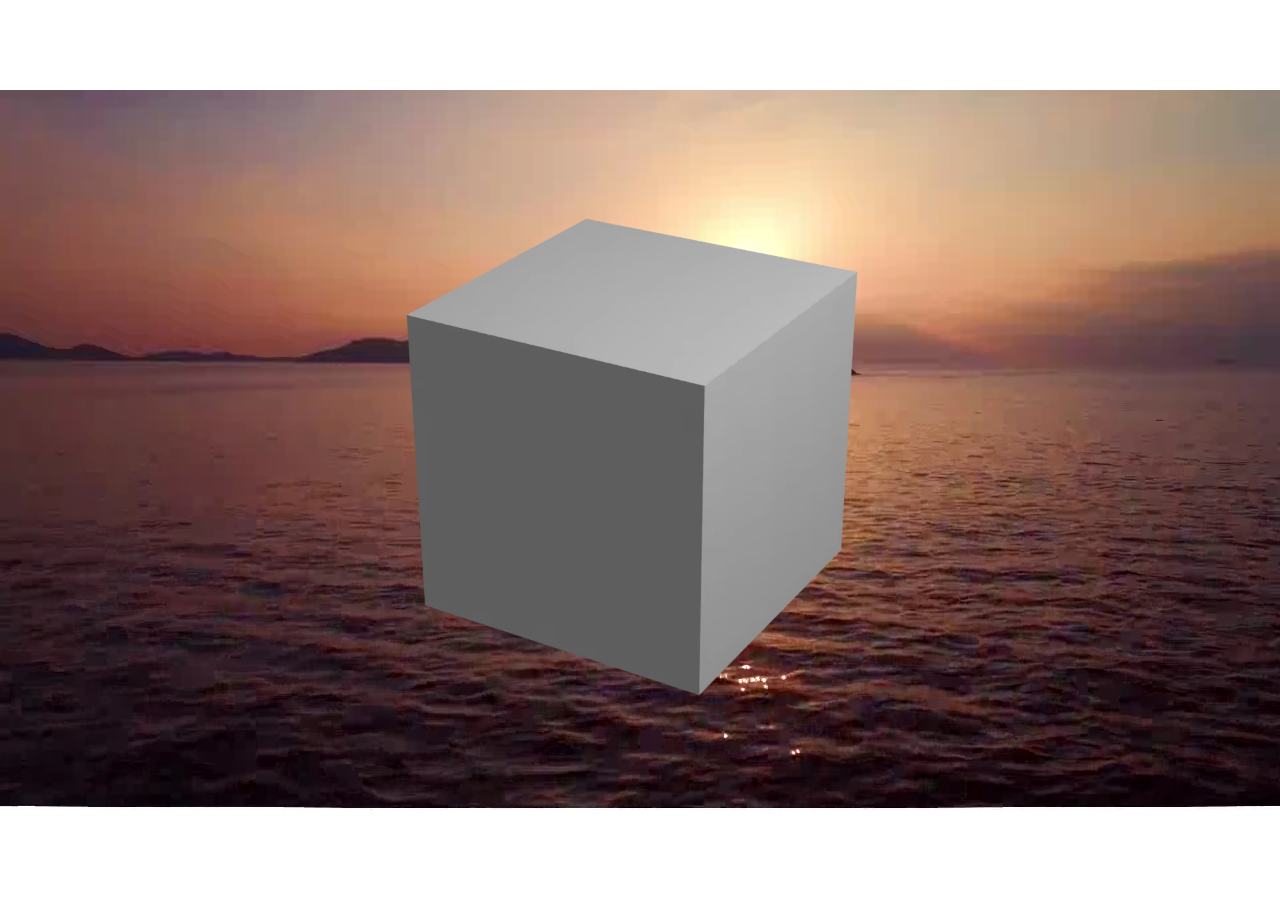
==== superimpose.html @ ffe634d0 "super imposition now works" ====
<!doctype html>
<html lang="en">
  <head>
    <meta charset="utf-8">
    <meta name="viewport" content="width=device-width, initial-scale=1">
    <title>BBS Digital Signage</title>
    <meta name="description" content="A video hosting endpoint for digital signage">
    <meta name="author" content="harryleecemail@gmail.com">
    <!-- useful for SEO -->
    <meta property="og:title" content="Super imposing 2 videos with alpha channels">
    <meta property="og:type" content="website">
    <meta property="og:description" content="A simple HTML5 Template for new projects.">


    <link rel="stylesheet" href="./css/super_impose.css">
  </head>
  <body>
    <div class="vid-container" id="video_container" >
      <video class="background_vid" id="background" autoplay loop muted>
        <source  src="video/background_test.webm" type="video/webm">
        </video>
      <video class="foreground_vid" id="foreground" autoplay loop muted>
        <source src="video/foreground_test.webm" type="video/webm">
      </video>
    </div>
    <script src="./js/scripts.js"></script>
  </body>
</html>
---- css/super_impose.css ----
html,
body {
  margin: 0; /* Because annoying default browser margins */
}
video {
  position: absolute;

  width: 100vw;
  height: 100vh;
  margin-top: 00vh;

  visibility: visible;
}
.vid-container {
  position: absolute;
  margin: 0;
}
.background_vid{
    z-index: 1;
    position: absolute;
}

.foreground_vid {
  z-index: 4;
  position: absolute;
}
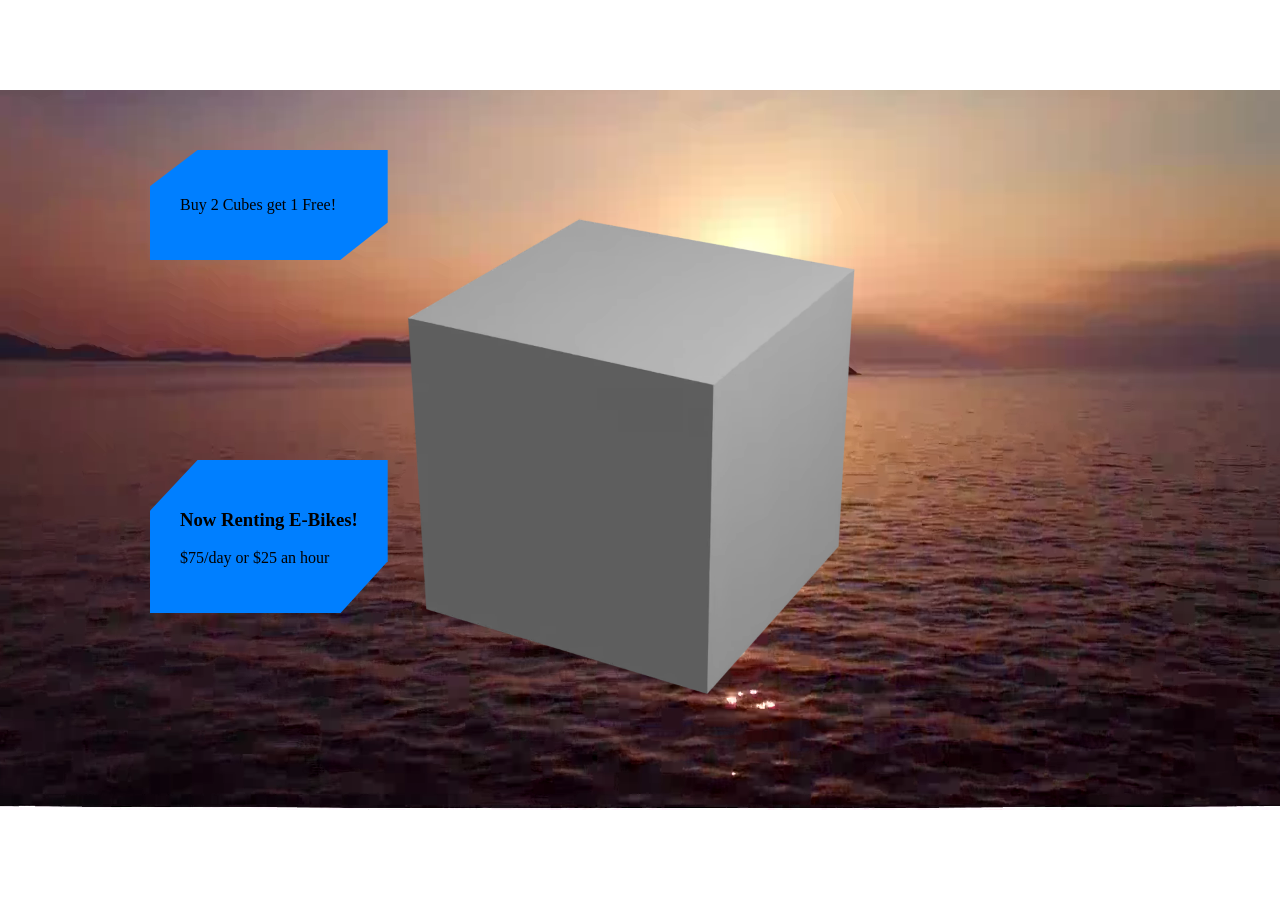
==== commit 7d45aba1: "Changed locations of many items, added menu css to superimposer.css, added a python server to run th" ====
--- a/superimpose.html
+++ b/superimpose.html
@@ -18,10 +18,30 @@
     <div class="vid-container" id="video_container" >
       <video class="background_vid" id="background" autoplay loop muted>
         <source  src="video/background_test.webm" type="video/webm">
-        </video>
+      </video>
       <video class="foreground_vid" id="foreground" autoplay loop muted>
         <source src="video/foreground_test.webm" type="video/webm">
       </video>
+      <div class="deals", id="Christmas Promotion", style="top:150px; left: 150px;">
+        <p> Buy 2 Cubes get 1 Free! </p>
+      </div>
+      <div class="deals", id="E-Bikes", style="top:350px; left: 150px;">
+        <H3> Now Renting E-Bikes! </h3>
+        <p>$75/day or $25 an hour </p>
+      </div>
+      <!--
+      <div class="menu", id="bikes_and_boards", style="top:350px; left: 1450px;">
+        <div class="menu_item", id="bike">
+          <p> Bikes, starting at $9 an hour! </p>
+        </div> <br>
+        <div class="menu_item", id="Longboards">
+          <p> LLLLongboard Rentals, $5 an hour </p>
+        </div><br>
+        <div class="menu_item", id="Surfboards">
+          <p> Surfboards 20 dollars a day </p>
+        </div>
+      </div>
+      -->
     </div>
     <script src="./js/scripts.js"></script>
   </body>
--- a/css/super_impose.css
+++ b/css/super_impose.css
@@ -24,3 +24,44 @@
   z-index: 4;
   position: absolute;
 }
+/* CSS classes for deals*/
+.deals {
+  z-index: 8;
+  position: relative;
+  background-color:#007FFF;
+  /* Its better to position the deals div tags using style ="top:300px;lef:40px;"*/
+  /* top: 150px; */
+  padding: 30px;
+  /* For chamfered corners, cut the below if you want different corners */
+  /*https://bennettfeely.com/clippy/ for polygon */
+  -webkit-clip-path: polygon(20% 0, 100% 0, 100% 30%, 100% 66%, 80% 100%, 0 100%, 0% 70%, 0 33%);
+  clip-path: polygon(20% 0, 100% 0, 100% 30%, 100% 66%, 80% 100%, 0 100%, 0% 70%, 0 33%);
+}
+/* Its like a deal class, but it has a background image */
+.deals_bg {
+  z-index: 8;
+  position: relative;
+  background-image: url(http://i.share.pho.to/b75f672b_o.jpeg);
+  padding: 22px;
+}
+/* CSS for menu items */
+.menu{
+  z-index: 6;
+  display: flex;
+  position: absolute;
+  /* Its better to position the deals div tags using style ="top:300px;lef:40px;"*/
+  /* top: 150px; */
+  background-color:#FFFFFF;
+  padding: 22px;
+  justify-content: space-between;
+  row-gap: 10px;
+  -webkit-clip-path: polygon(20% 0, 100% 0, 100% 30%, 100% 66%, 80% 100%, 0 100%, 0% 70%, 0 33%);
+  clip-path: polygon(20% 0, 100% 0, 100% 30%, 100% 66%, 80% 100%, 0 100%, 0% 70%, 0 33%);
+}
+.menu_item {
+  z-index: 7;
+  background-color:#f99245;
+  padding: 10px;
+  box-shadow: 5px 7px #007FFF;
+  border: 1px solid;
+}
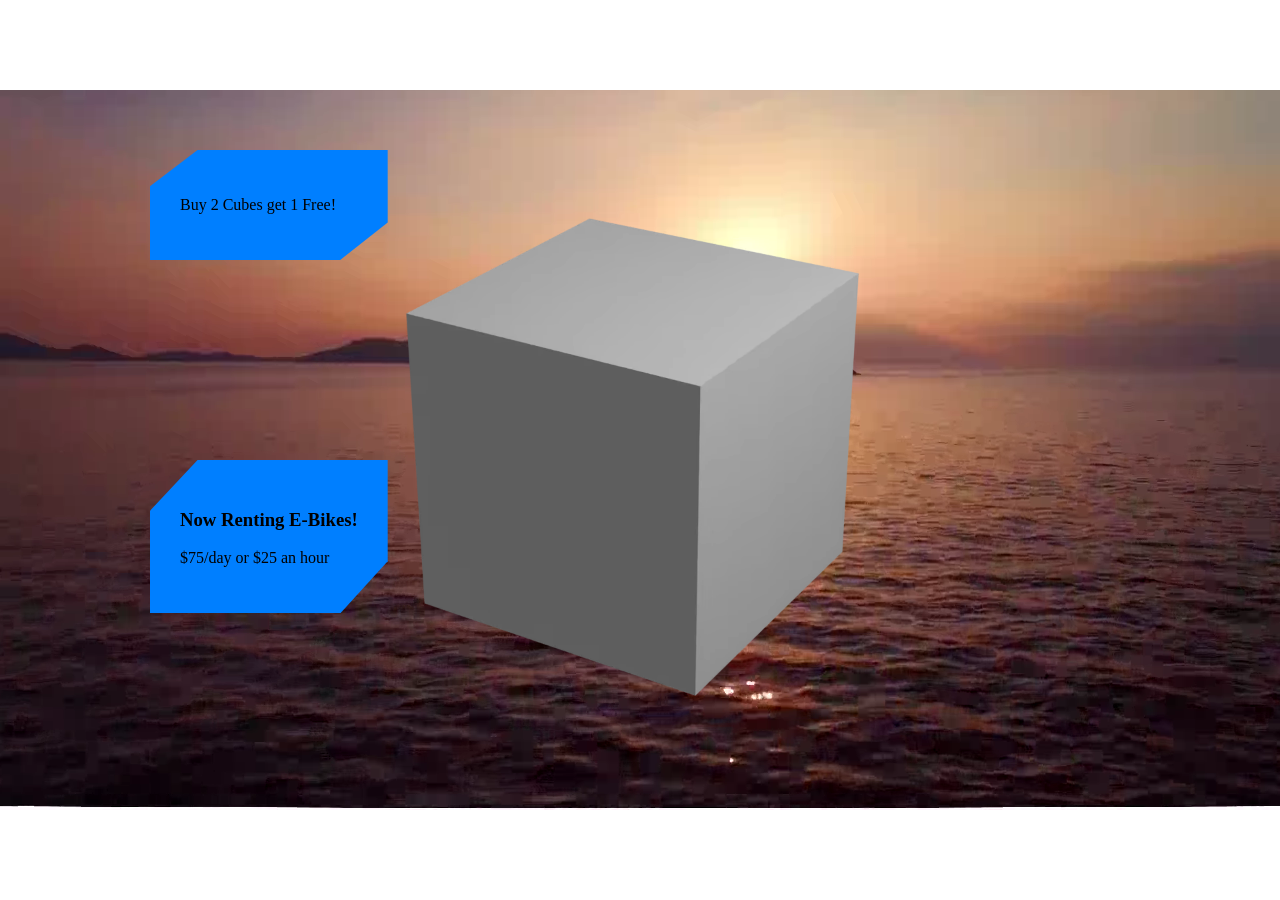
==== commit 189829fa: "Working on weather api javascript; having trouble with fetch api" ====
--- a/superimpose.html
+++ b/superimpose.html
@@ -44,5 +44,6 @@
       -->
     </div>
     <script src="./js/scripts.js"></script>
+    <script src="./js/weather_api.js"></script>
   </body>
 </html>
--- a/css/super_impose.css
+++ b/css/super_impose.css
@@ -65,3 +65,16 @@
   box-shadow: 5px 7px #007FFF;
   border: 1px solid;
 }
+/* Displaying Weather  */
+.weather_bar {
+
+}
+.graph_div{
+
+}
+.weather_icon {
+
+}
+.last_updated {
+
+}
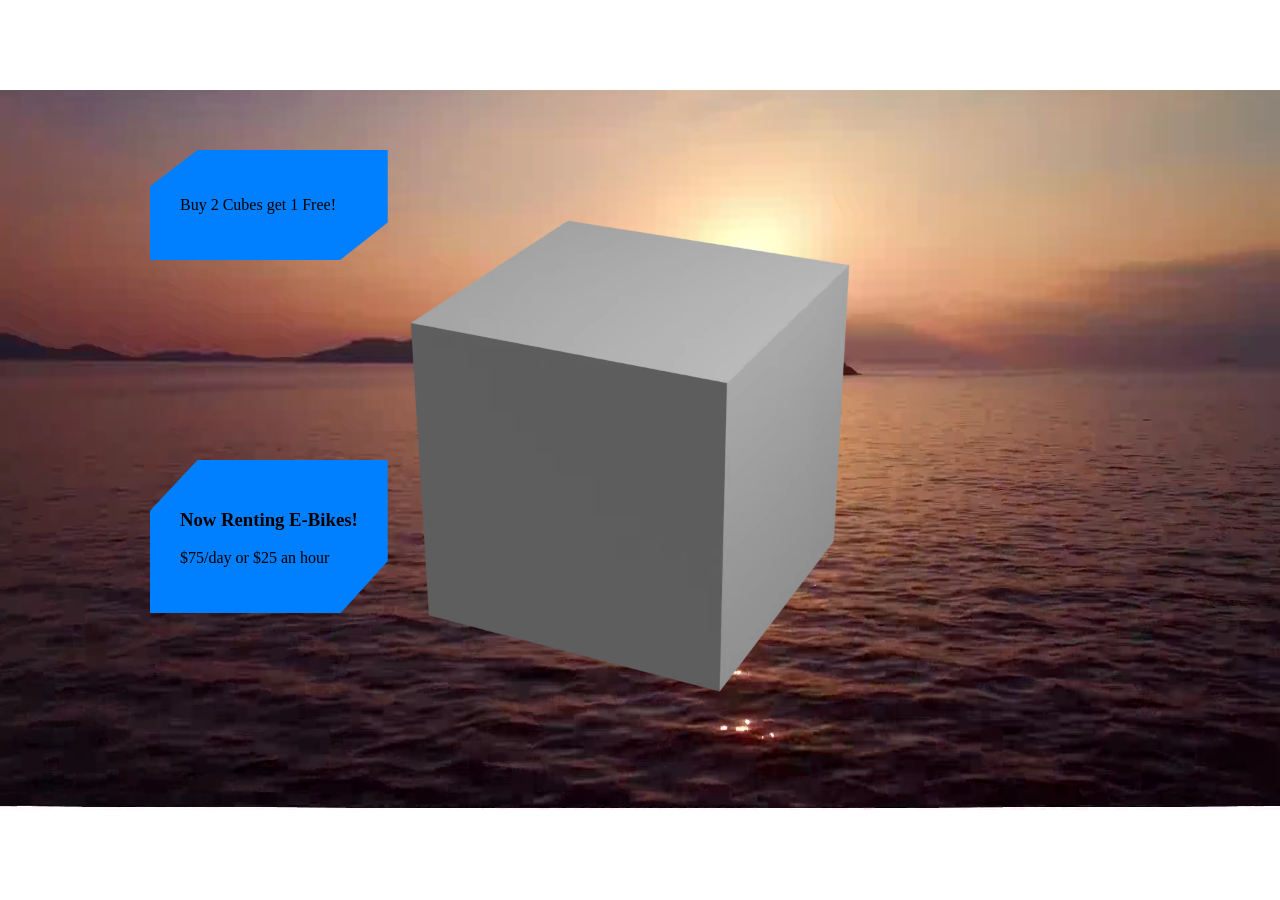
==== commit 58fb7899: "weather data loads" ====
--- a/superimpose.html
+++ b/superimpose.html
@@ -42,6 +42,9 @@
         </div>
       </div>
       -->
+      <div class="weather_bar" id="weather_box1">
+        <p> Ayy lmao </p>
+      </div>
     </div>
     <script src="./js/scripts.js"></script>
     <script src="./js/weather_api.js"></script>
--- a/css/super_impose.css
+++ b/css/super_impose.css
@@ -65,9 +65,14 @@
   box-shadow: 5px 7px #007FFF;
   border: 1px solid;
 }
+/* CSS for displayin a logo */
+.logo {
+  background-image: url('./images/logo.webp');
+}
 /* Displaying Weather  */
 .weather_bar {
-
+   background-color:#FFFFFF;
+   opacity: 0.5;
 }
 .graph_div{
 
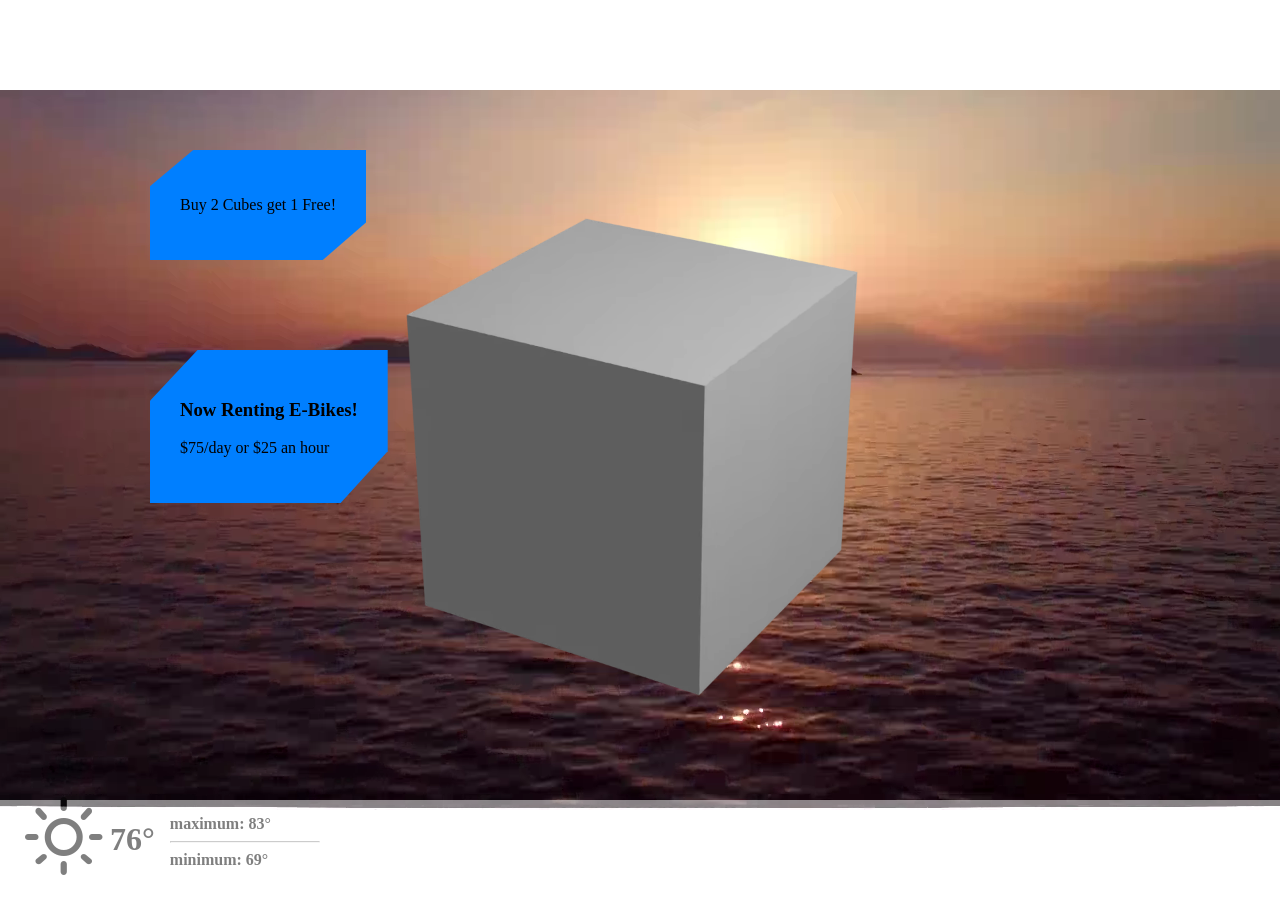
==== commit b0412c99: "Weather CSS and html" ====
--- a/superimpose.html
+++ b/superimpose.html
@@ -13,6 +13,7 @@
 
 
     <link rel="stylesheet" href="./css/super_impose.css">
+    <link rel="stylesheet" href="./css/weather-icons.css">
   </head>
   <body>
     <div class="vid-container" id="video_container" >
@@ -43,7 +44,21 @@
       </div>
       -->
       <div class="weather_bar" id="weather_box1">
-        <p> Ayy lmao </p>
+        <div class="weather_icon">
+          <i class="wi wi-day-sunny"></i>
+        </div>
+        <div class="temperature">
+            <h1 id="current_temp"> 76&#176; </h1>
+        </div>
+        <div style = "padding-left: 15px; width: 150px; float: left;">
+          <div style="padding-top:15px">
+            <h4 class="min_max" id="max temperature">maximum: 83&#176; </h4>
+            <hr>
+          </div>
+          <div>
+            <h4 class="min_max" id="min temperature"> minimum: 69&#176; </h4>
+          </div>
+        </div>
       </div>
     </div>
     <script src="./js/scripts.js"></script>
--- a/css/super_impose.css
+++ b/css/super_impose.css
@@ -11,9 +11,22 @@
 
   visibility: visible;
 }
+hr.divider
+{
+   margin-top: 0em;
+   margin-bottom: 0em;
+   border-width: 2px;
+}
+.min_max{
+  margin-top: 0em;
+  margin-bottom: 0em;
+  border-width: 2px;
+}
 .vid-container {
   position: absolute;
   margin: 0;
+  height: 100%;
+  width: 100%;
 }
 .background_vid{
     z-index: 1;
@@ -27,7 +40,7 @@
 /* CSS classes for deals*/
 .deals {
   z-index: 8;
-  position: relative;
+  position: absolute;
   background-color:#007FFF;
   /* Its better to position the deals div tags using style ="top:300px;lef:40px;"*/
   /* top: 150px; */
@@ -73,13 +86,33 @@
 .weather_bar {
    background-color:#FFFFFF;
    opacity: 0.5;
+   position: absolute;
+   bottom: 0;
+   right: 0;
+   height: 100px;
+   width: 100%;
+   z-index: 20;
+   float: left;
 }
 .graph_div{
-
+  z-index: 21;
+  position: relative;
+}
+.temperature {
+  z-index: 21;
+  position: relative;
+   float: left;
+   padding-left: 15px
 }
 .weather_icon {
-
+  width: 70px;
+  height: 70px;
+  font-size: 70px;
+  float: left;
+  padding-left: 25px;
 }
 .last_updated {
-
+  z-index: 21;
+  position: relative;
+  float: right;
 }
--- a/css/weather-icons.css
+++ b/css/weather-icons.css
@@ -0,0 +1,1838 @@
+/*!
+ *  Weather Icons 2.0.10
+ *  Updated November 1, 2020
+ *  Weather themed icons for Bootstrap
+ *  Author - Erik Flowers - erik@helloerik.com
+ *  Email: erik@helloerik.com
+ *  Twitter: http://twitter.com/Erik_UX
+ *  ------------------------------------------------------------------------------
+ *  Maintained at http://erikflowers.github.io/weather-icons
+ *
+ *  License
+ *  ------------------------------------------------------------------------------
+ *  - Font licensed under SIL OFL 1.1 -
+ *    http://scripts.sil.org/OFL
+ *  - CSS, SCSS and LESS are licensed under MIT License -
+ *    http://opensource.org/licenses/mit-license.html
+ *  - Documentation licensed under CC BY 3.0 -
+ *    http://creativecommons.org/licenses/by/3.0/
+ *  - Inspired by and works great as a companion with Font Awesome
+ *    "Font Awesome by Dave Gandy - http://fontawesome.io"
+ */
+@font-face {
+  font-family: 'weathericons';
+  src: url('../font/weathericons-regular-webfont.eot');
+  src: url('../font/weathericons-regular-webfont.eot?#iefix') format('embedded-opentype'), url('../font/weathericons-regular-webfont.woff2') format('woff2'), url('../font/weathericons-regular-webfont.woff') format('woff'), url('../font/weathericons-regular-webfont.ttf') format('truetype'), url('../font/weathericons-regular-webfont.svg#weather_iconsregular') format('svg');
+  font-weight: normal;
+  font-style: normal;
+}
+.wi {
+  display: inline-block;
+  font-family: 'weathericons';
+  font-style: normal;
+  font-weight: normal;
+  line-height: 1;
+  -webkit-font-smoothing: antialiased;
+  -moz-osx-font-smoothing: grayscale;
+}
+.wi-fw {
+  text-align: center;
+  width: 1.4em;
+}
+.wi-rotate-90 {
+  filter: progid:DXImageTransform.Microsoft.BasicImage(rotation=1);
+  -webkit-transform: rotate(90deg);
+  -ms-transform: rotate(90deg);
+  transform: rotate(90deg);
+}
+.wi-rotate-180 {
+  filter: progid:DXImageTransform.Microsoft.BasicImage(rotation=2);
+  -webkit-transform: rotate(180deg);
+  -ms-transform: rotate(180deg);
+  transform: rotate(180deg);
+}
+.wi-rotate-270 {
+  filter: progid:DXImageTransform.Microsoft.BasicImage(rotation=3);
+  -webkit-transform: rotate(270deg);
+  -ms-transform: rotate(270deg);
+  transform: rotate(270deg);
+}
+.wi-flip-horizontal {
+  filter: progid:DXImageTransform.Microsoft.BasicImage(rotation=0, mirror=1);
+  -webkit-transform: scale(-1, 1);
+  -ms-transform: scale(-1, 1);
+  transform: scale(-1, 1);
+}
+.wi-flip-vertical {
+  filter: progid:DXImageTransform.Microsoft.BasicImage(rotation=2, mirror=1);
+  -webkit-transform: scale(1, -1);
+  -ms-transform: scale(1, -1);
+  transform: scale(1, -1);
+}
+.wi-day-sunny:before {
+  content: "\f00d";
+}
+.wi-day-cloudy:before {
+  content: "\f002";
+}
+.wi-day-cloudy-gusts:before {
+  content: "\f000";
+}
+.wi-day-cloudy-windy:before {
+  content: "\f001";
+}
+.wi-day-fog:before {
+  content: "\f003";
+}
+.wi-day-hail:before {
+  content: "\f004";
+}
+.wi-day-haze:before {
+  content: "\f0b6";
+}
+.wi-day-lightning:before {
+  content: "\f005";
+}
+.wi-day-rain:before {
+  content: "\f008";
+}
+.wi-day-rain-mix:before {
+  content: "\f006";
+}
+.wi-day-rain-wind:before {
+  content: "\f007";
+}
+.wi-day-showers:before {
+  content: "\f009";
+}
+.wi-day-sleet:before {
+  content: "\f0b2";
+}
+.wi-day-sleet-storm:before {
+  content: "\f068";
+}
+.wi-day-snow:before {
+  content: "\f00a";
+}
+.wi-day-snow-thunderstorm:before {
+  content: "\f06b";
+}
+.wi-day-snow-wind:before {
+  content: "\f065";
+}
+.wi-day-sprinkle:before {
+  content: "\f00b";
+}
+.wi-day-storm-showers:before {
+  content: "\f00e";
+}
+.wi-day-sunny-overcast:before {
+  content: "\f00c";
+}
+.wi-day-thunderstorm:before {
+  content: "\f010";
+}
+.wi-day-windy:before {
+  content: "\f085";
+}
+.wi-solar-eclipse:before {
+  content: "\f06e";
+}
+.wi-hot:before {
+  content: "\f072";
+}
+.wi-day-cloudy-high:before {
+  content: "\f07d";
+}
+.wi-day-light-wind:before {
+  content: "\f0c4";
+}
+.wi-night-clear:before {
+  content: "\f02e";
+}
+.wi-night-alt-cloudy:before {
+  content: "\f086";
+}
+.wi-night-alt-cloudy-gusts:before {
+  content: "\f022";
+}
+.wi-night-alt-cloudy-windy:before {
+  content: "\f023";
+}
+.wi-night-alt-hail:before {
+  content: "\f024";
+}
+.wi-night-alt-lightning:before {
+  content: "\f025";
+}
+.wi-night-alt-rain:before {
+  content: "\f028";
+}
+.wi-night-alt-rain-mix:before {
+  content: "\f026";
+}
+.wi-night-alt-rain-wind:before {
+  content: "\f027";
+}
+.wi-night-alt-showers:before {
+  content: "\f029";
+}
+.wi-night-alt-sleet:before {
+  content: "\f0b4";
+}
+.wi-night-alt-sleet-storm:before {
+  content: "\f06a";
+}
+.wi-night-alt-snow:before {
+  content: "\f02a";
+}
+.wi-night-alt-snow-thunderstorm:before {
+  content: "\f06d";
+}
+.wi-night-alt-snow-wind:before {
+  content: "\f067";
+}
+.wi-night-alt-sprinkle:before {
+  content: "\f02b";
+}
+.wi-night-alt-storm-showers:before {
+  content: "\f02c";
+}
+.wi-night-alt-thunderstorm:before {
+  content: "\f02d";
+}
+.wi-night-cloudy:before {
+  content: "\f031";
+}
+.wi-night-cloudy-gusts:before {
+  content: "\f02f";
+}
+.wi-night-cloudy-windy:before {
+  content: "\f030";
+}
+.wi-night-fog:before {
+  content: "\f04a";
+}
+.wi-night-hail:before {
+  content: "\f032";
+}
+.wi-night-lightning:before {
+  content: "\f033";
+}
+.wi-night-partly-cloudy:before {
+  content: "\f083";
+}
+.wi-night-rain:before {
+  content: "\f036";
+}
+.wi-night-rain-mix:before {
+  content: "\f034";
+}
+.wi-night-rain-wind:before {
+  content: "\f035";
+}
+.wi-night-showers:before {
+  content: "\f037";
+}
+.wi-night-sleet:before {
+  content: "\f0b3";
+}
+.wi-night-sleet-storm:before {
+  content: "\f069";
+}
+.wi-night-snow:before {
+  content: "\f038";
+}
+.wi-night-snow-thunderstorm:before {
+  content: "\f06c";
+}
+.wi-night-snow-wind:before {
+  content: "\f066";
+}
+.wi-night-sprinkle:before {
+  content: "\f039";
+}
+.wi-night-storm-showers:before {
+  content: "\f03a";
+}
+.wi-night-thunderstorm:before {
+  content: "\f03b";
+}
+.wi-lunar-eclipse:before {
+  content: "\f070";
+}
+.wi-stars:before {
+  content: "\f077";
+}
+.wi-storm-showers:before {
+  content: "\f01d";
+}
+.wi-thunderstorm:before {
+  content: "\f01e";
+}
+.wi-night-alt-cloudy-high:before {
+  content: "\f07e";
+}
+.wi-night-cloudy-high:before {
+  content: "\f080";
+}
+.wi-night-alt-partly-cloudy:before {
+  content: "\f081";
+}
+.wi-cloud:before {
+  content: "\f041";
+}
+.wi-cloudy:before {
+  content: "\f013";
+}
+.wi-cloudy-gusts:before {
+  content: "\f011";
+}
+.wi-cloudy-windy:before {
+  content: "\f012";
+}
+.wi-fog:before {
+  content: "\f014";
+}
+.wi-hail:before {
+  content: "\f015";
+}
+.wi-rain:before {
+  content: "\f019";
+}
+.wi-rain-mix:before {
+  content: "\f017";
+}
+.wi-rain-wind:before {
+  content: "\f018";
+}
+.wi-showers:before {
+  content: "\f01a";
+}
+.wi-sleet:before {
+  content: "\f0b5";
+}
+.wi-snow:before {
+  content: "\f01b";
+}
+.wi-sprinkle:before {
+  content: "\f01c";
+}
+.wi-storm-showers:before {
+  content: "\f01d";
+}
+.wi-thunderstorm:before {
+  content: "\f01e";
+}
+.wi-snow-wind:before {
+  content: "\f064";
+}
+.wi-snow:before {
+  content: "\f01b";
+}
+.wi-smog:before {
+  content: "\f074";
+}
+.wi-smoke:before {
+  content: "\f062";
+}
+.wi-lightning:before {
+  content: "\f016";
+}
+.wi-raindrops:before {
+  content: "\f04e";
+}
+.wi-raindrop:before {
+  content: "\f078";
+}
+.wi-dust:before {
+  content: "\f063";
+}
+.wi-snowflake-cold:before {
+  content: "\f076";
+}
+.wi-windy:before {
+  content: "\f021";
+}
+.wi-strong-wind:before {
+  content: "\f050";
+}
+.wi-sandstorm:before {
+  content: "\f082";
+}
+.wi-earthquake:before {
+  content: "\f0c6";
+}
+.wi-fire:before {
+  content: "\f0c7";
+}
+.wi-flood:before {
+  content: "\f07c";
+}
+.wi-meteor:before {
+  content: "\f071";
+}
+.wi-tsunami:before {
+  content: "\f0c5";
+}
+.wi-volcano:before {
+  content: "\f0c8";
+}
+.wi-hurricane:before {
+  content: "\f073";
+}
+.wi-tornado:before {
+  content: "\f056";
+}
+.wi-small-craft-advisory:before {
+  content: "\f0cc";
+}
+.wi-gale-warning:before {
+  content: "\f0cd";
+}
+.wi-storm-warning:before {
+  content: "\f0ce";
+}
+.wi-hurricane-warning:before {
+  content: "\f0cf";
+}
+.wi-wind-direction:before {
+  content: "\f0b1";
+}
+.wi-alien:before {
+  content: "\f075";
+}
+.wi-celsius:before {
+  content: "\f03c";
+}
+.wi-fahrenheit:before {
+  content: "\f045";
+}
+.wi-degrees:before {
+  content: "\f042";
+}
+.wi-thermometer:before {
+  content: "\f055";
+}
+.wi-thermometer-exterior:before {
+  content: "\f053";
+}
+.wi-thermometer-internal:before {
+  content: "\f054";
+}
+.wi-cloud-down:before {
+  content: "\f03d";
+}
+.wi-cloud-up:before {
+  content: "\f040";
+}
+.wi-cloud-refresh:before {
+  content: "\f03e";
+}
+.wi-horizon:before {
+  content: "\f047";
+}
+.wi-horizon-alt:before {
+  content: "\f046";
+}
+.wi-sunrise:before {
+  content: "\f051";
+}
+.wi-sunset:before {
+  content: "\f052";
+}
+.wi-moonrise:before {
+  content: "\f0c9";
+}
+.wi-moonset:before {
+  content: "\f0ca";
+}
+.wi-refresh:before {
+  content: "\f04c";
+}
+.wi-refresh-alt:before {
+  content: "\f04b";
+}
+.wi-umbrella:before {
+  content: "\f084";
+}
+.wi-barometer:before {
+  content: "\f079";
+}
+.wi-humidity:before {
+  content: "\f07a";
+}
+.wi-na:before {
+  content: "\f07b";
+}
+.wi-train:before {
+  content: "\f0cb";
+}
+.wi-moon-new:before {
+  content: "\f095";
+}
+.wi-moon-waxing-crescent-1:before {
+  content: "\f096";
+}
+.wi-moon-waxing-crescent-2:before {
+  content: "\f097";
+}
+.wi-moon-waxing-crescent-3:before {
+  content: "\f098";
+}
+.wi-moon-waxing-crescent-4:before {
+  content: "\f099";
+}
+.wi-moon-waxing-crescent-5:before {
+  content: "\f09a";
+}
+.wi-moon-waxing-crescent-6:before {
+  content: "\f09b";
+}
+.wi-moon-first-quarter:before {
+  content: "\f09c";
+}
+.wi-moon-waxing-gibbous-1:before {
+  content: "\f09d";
+}
+.wi-moon-waxing-gibbous-2:before {
+  content: "\f09e";
+}
+.wi-moon-waxing-gibbous-3:before {
+  content: "\f09f";
+}
+.wi-moon-waxing-gibbous-4:before {
+  content: "\f0a0";
+}
+.wi-moon-waxing-gibbous-5:before {
+  content: "\f0a1";
+}
+.wi-moon-waxing-gibbous-6:before {
+  content: "\f0a2";
+}
+.wi-moon-full:before {
+  content: "\f0a3";
+}
+.wi-moon-waning-gibbous-1:before {
+  content: "\f0a4";
+}
+.wi-moon-waning-gibbous-2:before {
+  content: "\f0a5";
+}
+.wi-moon-waning-gibbous-3:before {
+  content: "\f0a6";
+}
+.wi-moon-waning-gibbous-4:before {
+  content: "\f0a7";
+}
+.wi-moon-waning-gibbous-5:before {
+  content: "\f0a8";
+}
+.wi-moon-waning-gibbous-6:before {
+  content: "\f0a9";
+}
+.wi-moon-third-quarter:before {
+  content: "\f0aa";
+}
+.wi-moon-waning-crescent-1:before {
+  content: "\f0ab";
+}
+.wi-moon-waning-crescent-2:before {
+  content: "\f0ac";
+}
+.wi-moon-waning-crescent-3:before {
+  content: "\f0ad";
+}
+.wi-moon-waning-crescent-4:before {
+  content: "\f0ae";
+}
+.wi-moon-waning-crescent-5:before {
+  content: "\f0af";
+}
+.wi-moon-waning-crescent-6:before {
+  content: "\f0b0";
+}
+.wi-moon-alt-new:before {
+  content: "\f0eb";
+}
+.wi-moon-alt-waxing-crescent-1:before {
+  content: "\f0d0";
+}
+.wi-moon-alt-waxing-crescent-2:before {
+  content: "\f0d1";
+}
+.wi-moon-alt-waxing-crescent-3:before {
+  content: "\f0d2";
+}
+.wi-moon-alt-waxing-crescent-4:before {
+  content: "\f0d3";
+}
+.wi-moon-alt-waxing-crescent-5:before {
+  content: "\f0d4";
+}
+.wi-moon-alt-waxing-crescent-6:before {
+  content: "\f0d5";
+}
+.wi-moon-alt-first-quarter:before {
+  content: "\f0d6";
+}
+.wi-moon-alt-waxing-gibbous-1:before {
+  content: "\f0d7";
+}
+.wi-moon-alt-waxing-gibbous-2:before {
+  content: "\f0d8";
+}
+.wi-moon-alt-waxing-gibbous-3:before {
+  content: "\f0d9";
+}
+.wi-moon-alt-waxing-gibbous-4:before {
+  content: "\f0da";
+}
+.wi-moon-alt-waxing-gibbous-5:before {
+  content: "\f0db";
+}
+.wi-moon-alt-waxing-gibbous-6:before {
+  content: "\f0dc";
+}
+.wi-moon-alt-full:before {
+  content: "\f0dd";
+}
+.wi-moon-alt-waning-gibbous-1:before {
+  content: "\f0de";
+}
+.wi-moon-alt-waning-gibbous-2:before {
+  content: "\f0df";
+}
+.wi-moon-alt-waning-gibbous-3:before {
+  content: "\f0e0";
+}
+.wi-moon-alt-waning-gibbous-4:before {
+  content: "\f0e1";
+}
+.wi-moon-alt-waning-gibbous-5:before {
+  content: "\f0e2";
+}
+.wi-moon-alt-waning-gibbous-6:before {
+  content: "\f0e3";
+}
+.wi-moon-alt-third-quarter:before {
+  content: "\f0e4";
+}
+.wi-moon-alt-waning-crescent-1:before {
+  content: "\f0e5";
+}
+.wi-moon-alt-waning-crescent-2:before {
+  content: "\f0e6";
+}
+.wi-moon-alt-waning-crescent-3:before {
+  content: "\f0e7";
+}
+.wi-moon-alt-waning-crescent-4:before {
+  content: "\f0e8";
+}
+.wi-moon-alt-waning-crescent-5:before {
+  content: "\f0e9";
+}
+.wi-moon-alt-waning-crescent-6:before {
+  content: "\f0ea";
+}
+.wi-moon-0:before {
+  content: "\f095";
+}
+.wi-moon-1:before {
+  content: "\f096";
+}
+.wi-moon-2:before {
+  content: "\f097";
+}
+.wi-moon-3:before {
+  content: "\f098";
+}
+.wi-moon-4:before {
+  content: "\f099";
+}
+.wi-moon-5:before {
+  content: "\f09a";
+}
+.wi-moon-6:before {
+  content: "\f09b";
+}
+.wi-moon-7:before {
+  content: "\f09c";
+}
+.wi-moon-8:before {
+  content: "\f09d";
+}
+.wi-moon-9:before {
+  content: "\f09e";
+}
+.wi-moon-10:before {
+  content: "\f09f";
+}
+.wi-moon-11:before {
+  content: "\f0a0";
+}
+.wi-moon-12:before {
+  content: "\f0a1";
+}
+.wi-moon-13:before {
+  content: "\f0a2";
+}
+.wi-moon-14:before {
+  content: "\f0a3";
+}
+.wi-moon-15:before {
+  content: "\f0a4";
+}
+.wi-moon-16:before {
+  content: "\f0a5";
+}
+.wi-moon-17:before {
+  content: "\f0a6";
+}
+.wi-moon-18:before {
+  content: "\f0a7";
+}
+.wi-moon-19:before {
+  content: "\f0a8";
+}
+.wi-moon-20:before {
+  content: "\f0a9";
+}
+.wi-moon-21:before {
+  content: "\f0aa";
+}
+.wi-moon-22:before {
+  content: "\f0ab";
+}
+.wi-moon-23:before {
+  content: "\f0ac";
+}
+.wi-moon-24:before {
+  content: "\f0ad";
+}
+.wi-moon-25:before {
+  content: "\f0ae";
+}
+.wi-moon-26:before {
+  content: "\f0af";
+}
+.wi-moon-27:before {
+  content: "\f0b0";
+}
+.wi-time-1:before {
+  content: "\f08a";
+}
+.wi-time-2:before {
+  content: "\f08b";
+}
+.wi-time-3:before {
+  content: "\f08c";
+}
+.wi-time-4:before {
+  content: "\f08d";
+}
+.wi-time-5:before {
+  content: "\f08e";
+}
+.wi-time-6:before {
+  content: "\f08f";
+}
+.wi-time-7:before {
+  content: "\f090";
+}
+.wi-time-8:before {
+  content: "\f091";
+}
+.wi-time-9:before {
+  content: "\f092";
+}
+.wi-time-10:before {
+  content: "\f093";
+}
+.wi-time-11:before {
+  content: "\f094";
+}
+.wi-time-12:before {
+  content: "\f089";
+}
+.wi-direction-up:before {
+  content: "\f058";
+}
+.wi-direction-up-right:before {
+  content: "\f057";
+}
+.wi-direction-right:before {
+  content: "\f04d";
+}
+.wi-direction-down-right:before {
+  content: "\f088";
+}
+.wi-direction-down:before {
+  content: "\f044";
+}
+.wi-direction-down-left:before {
+  content: "\f043";
+}
+.wi-direction-left:before {
+  content: "\f048";
+}
+.wi-direction-up-left:before {
+  content: "\f087";
+}
+.wi-wind-beaufort-0:before {
+  content: "\f0b7";
+}
+.wi-wind-beaufort-1:before {
+  content: "\f0b8";
+}
+.wi-wind-beaufort-2:before {
+  content: "\f0b9";
+}
+.wi-wind-beaufort-3:before {
+  content: "\f0ba";
+}
+.wi-wind-beaufort-4:before {
+  content: "\f0bb";
+}
+.wi-wind-beaufort-5:before {
+  content: "\f0bc";
+}
+.wi-wind-beaufort-6:before {
+  content: "\f0bd";
+}
+.wi-wind-beaufort-7:before {
+  content: "\f0be";
+}
+.wi-wind-beaufort-8:before {
+  content: "\f0bf";
+}
+.wi-wind-beaufort-9:before {
+  content: "\f0c0";
+}
+.wi-wind-beaufort-10:before {
+  content: "\f0c1";
+}
+.wi-wind-beaufort-11:before {
+  content: "\f0c2";
+}
+.wi-wind-beaufort-12:before {
+  content: "\f0c3";
+}
+.wi-yahoo-0:before {
+  content: "\f056";
+}
+.wi-yahoo-1:before {
+  content: "\f00e";
+}
+.wi-yahoo-2:before {
+  content: "\f073";
+}
+.wi-yahoo-3:before {
+  content: "\f01e";
+}
+.wi-yahoo-4:before {
+  content: "\f01e";
+}
+.wi-yahoo-5:before {
+  content: "\f017";
+}
+.wi-yahoo-6:before {
+  content: "\f017";
+}
+.wi-yahoo-7:before {
+  content: "\f017";
+}
+.wi-yahoo-8:before {
+  content: "\f015";
+}
+.wi-yahoo-9:before {
+  content: "\f01a";
+}
+.wi-yahoo-10:before {
+  content: "\f015";
+}
+.wi-yahoo-11:before {
+  content: "\f01a";
+}
+.wi-yahoo-12:before {
+  content: "\f01a";
+}
+.wi-yahoo-13:before {
+  content: "\f01b";
+}
+.wi-yahoo-14:before {
+  content: "\f00a";
+}
+.wi-yahoo-15:before {
+  content: "\f064";
+}
+.wi-yahoo-16:before {
+  content: "\f01b";
+}
+.wi-yahoo-17:before {
+  content: "\f015";
+}
+.wi-yahoo-18:before {
+  content: "\f017";
+}
+.wi-yahoo-19:before {
+  content: "\f063";
+}
+.wi-yahoo-20:before {
+  content: "\f014";
+}
+.wi-yahoo-21:before {
+  content: "\f021";
+}
+.wi-yahoo-22:before {
+  content: "\f062";
+}
+.wi-yahoo-23:before {
+  content: "\f050";
+}
+.wi-yahoo-24:before {
+  content: "\f050";
+}
+.wi-yahoo-25:before {
+  content: "\f076";
+}
+.wi-yahoo-26:before {
+  content: "\f013";
+}
+.wi-yahoo-27:before {
+  content: "\f031";
+}
+.wi-yahoo-28:before {
+  content: "\f002";
+}
+.wi-yahoo-29:before {
+  content: "\f031";
+}
+.wi-yahoo-30:before {
+  content: "\f002";
+}
+.wi-yahoo-31:before {
+  content: "\f02e";
+}
+.wi-yahoo-32:before {
+  content: "\f00d";
+}
+.wi-yahoo-33:before {
+  content: "\f083";
+}
+.wi-yahoo-34:before {
+  content: "\f00c";
+}
+.wi-yahoo-35:before {
+  content: "\f017";
+}
+.wi-yahoo-36:before {
+  content: "\f072";
+}
+.wi-yahoo-37:before {
+  content: "\f00e";
+}
+.wi-yahoo-38:before {
+  content: "\f00e";
+}
+.wi-yahoo-39:before {
+  content: "\f00e";
+}
+.wi-yahoo-40:before {
+  content: "\f01a";
+}
+.wi-yahoo-41:before {
+  content: "\f064";
+}
+.wi-yahoo-42:before {
+  content: "\f01b";
+}
+.wi-yahoo-43:before {
+  content: "\f064";
+}
+.wi-yahoo-44:before {
+  content: "\f00c";
+}
+.wi-yahoo-45:before {
+  content: "\f00e";
+}
+.wi-yahoo-46:before {
+  content: "\f01b";
+}
+.wi-yahoo-47:before {
+  content: "\f00e";
+}
+.wi-yahoo-3200:before {
+  content: "\f077";
+}
+.wi-forecast-io-clear-day:before {
+  content: "\f00d";
+}
+.wi-forecast-io-clear-night:before {
+  content: "\f02e";
+}
+.wi-forecast-io-rain:before {
+  content: "\f019";
+}
+.wi-forecast-io-snow:before {
+  content: "\f01b";
+}
+.wi-forecast-io-sleet:before {
+  content: "\f0b5";
+}
+.wi-forecast-io-wind:before {
+  content: "\f050";
+}
+.wi-forecast-io-fog:before {
+  content: "\f014";
+}
+.wi-forecast-io-cloudy:before {
+  content: "\f013";
+}
+.wi-forecast-io-partly-cloudy-day:before {
+  content: "\f002";
+}
+.wi-forecast-io-partly-cloudy-night:before {
+  content: "\f031";
+}
+.wi-forecast-io-hail:before {
+  content: "\f015";
+}
+.wi-forecast-io-thunderstorm:before {
+  content: "\f01e";
+}
+.wi-forecast-io-tornado:before {
+  content: "\f056";
+}
+.wi-wmo4680-0:before,
+.wi-wmo4680-00:before {
+  content: "\f055";
+}
+.wi-wmo4680-1:before,
+.wi-wmo4680-01:before {
+  content: "\f013";
+}
+.wi-wmo4680-2:before,
+.wi-wmo4680-02:before {
+  content: "\f055";
+}
+.wi-wmo4680-3:before,
+.wi-wmo4680-03:before {
+  content: "\f013";
+}
+.wi-wmo4680-4:before,
+.wi-wmo4680-04:before {
+  content: "\f014";
+}
+.wi-wmo4680-5:before,
+.wi-wmo4680-05:before {
+  content: "\f014";
+}
+.wi-wmo4680-10:before {
+  content: "\f014";
+}
+.wi-wmo4680-11:before {
+  content: "\f014";
+}
+.wi-wmo4680-12:before {
+  content: "\f016";
+}
+.wi-wmo4680-18:before {
+  content: "\f050";
+}
+.wi-wmo4680-20:before {
+  content: "\f014";
+}
+.wi-wmo4680-21:before {
+  content: "\f017";
+}
+.wi-wmo4680-22:before {
+  content: "\f017";
+}
+.wi-wmo4680-23:before {
+  content: "\f019";
+}
+.wi-wmo4680-24:before {
+  content: "\f01b";
+}
+.wi-wmo4680-25:before {
+  content: "\f015";
+}
+.wi-wmo4680-26:before {
+  content: "\f01e";
+}
+.wi-wmo4680-27:before {
+  content: "\f063";
+}
+.wi-wmo4680-28:before {
+  content: "\f063";
+}
+.wi-wmo4680-29:before {
+  content: "\f063";
+}
+.wi-wmo4680-30:before {
+  content: "\f014";
+}
+.wi-wmo4680-31:before {
+  content: "\f014";
+}
+.wi-wmo4680-32:before {
+  content: "\f014";
+}
+.wi-wmo4680-33:before {
+  content: "\f014";
+}
+.wi-wmo4680-34:before {
+  content: "\f014";
+}
+.wi-wmo4680-35:before {
+  content: "\f014";
+}
+.wi-wmo4680-40:before {
+  content: "\f017";
+}
+.wi-wmo4680-41:before {
+  content: "\f01c";
+}
+.wi-wmo4680-42:before {
+  content: "\f019";
+}
+.wi-wmo4680-43:before {
+  content: "\f01c";
+}
+.wi-wmo4680-44:before {
+  content: "\f019";
+}
+.wi-wmo4680-45:before {
+  content: "\f015";
+}
+.wi-wmo4680-46:before {
+  content: "\f015";
+}
+.wi-wmo4680-47:before {
+  content: "\f01b";
+}
+.wi-wmo4680-48:before {
+  content: "\f01b";
+}
+.wi-wmo4680-50:before {
+  content: "\f01c";
+}
+.wi-wmo4680-51:before {
+  content: "\f01c";
+}
+.wi-wmo4680-52:before {
+  content: "\f019";
+}
+.wi-wmo4680-53:before {
+  content: "\f019";
+}
+.wi-wmo4680-54:before {
+  content: "\f076";
+}
+.wi-wmo4680-55:before {
+  content: "\f076";
+}
+.wi-wmo4680-56:before {
+  content: "\f076";
+}
+.wi-wmo4680-57:before {
+  content: "\f01c";
+}
+.wi-wmo4680-58:before {
+  content: "\f019";
+}
+.wi-wmo4680-60:before {
+  content: "\f01c";
+}
+.wi-wmo4680-61:before {
+  content: "\f01c";
+}
+.wi-wmo4680-62:before {
+  content: "\f019";
+}
+.wi-wmo4680-63:before {
+  content: "\f019";
+}
+.wi-wmo4680-64:before {
+  content: "\f015";
+}
+.wi-wmo4680-65:before {
+  content: "\f015";
+}
+.wi-wmo4680-66:before {
+  content: "\f015";
+}
+.wi-wmo4680-67:before {
+  content: "\f017";
+}
+.wi-wmo4680-68:before {
+  content: "\f017";
+}
+.wi-wmo4680-70:before {
+  content: "\f01b";
+}
+.wi-wmo4680-71:before {
+  content: "\f01b";
+}
+.wi-wmo4680-72:before {
+  content: "\f01b";
+}
+.wi-wmo4680-73:before {
+  content: "\f01b";
+}
+.wi-wmo4680-74:before {
+  content: "\f076";
+}
+.wi-wmo4680-75:before {
+  content: "\f076";
+}
+.wi-wmo4680-76:before {
+  content: "\f076";
+}
+.wi-wmo4680-77:before {
+  content: "\f01b";
+}
+.wi-wmo4680-78:before {
+  content: "\f076";
+}
+.wi-wmo4680-80:before {
+  content: "\f019";
+}
+.wi-wmo4680-81:before {
+  content: "\f01c";
+}
+.wi-wmo4680-82:before {
+  content: "\f019";
+}
+.wi-wmo4680-83:before {
+  content: "\f019";
+}
+.wi-wmo4680-84:before {
+  content: "\f01d";
+}
+.wi-wmo4680-85:before {
+  content: "\f017";
+}
+.wi-wmo4680-86:before {
+  content: "\f017";
+}
+.wi-wmo4680-87:before {
+  content: "\f017";
+}
+.wi-wmo4680-89:before {
+  content: "\f015";
+}
+.wi-wmo4680-90:before {
+  content: "\f016";
+}
+.wi-wmo4680-91:before {
+  content: "\f01d";
+}
+.wi-wmo4680-92:before {
+  content: "\f01e";
+}
+.wi-wmo4680-93:before {
+  content: "\f01e";
+}
+.wi-wmo4680-94:before {
+  content: "\f016";
+}
+.wi-wmo4680-95:before {
+  content: "\f01e";
+}
+.wi-wmo4680-96:before {
+  content: "\f01e";
+}
+.wi-wmo4680-99:before {
+  content: "\f056";
+}
+.wi-owm-200:before {
+  content: "\f01e";
+}
+.wi-owm-201:before {
+  content: "\f01e";
+}
+.wi-owm-202:before {
+  content: "\f01e";
+}
+.wi-owm-210:before {
+  content: "\f016";
+}
+.wi-owm-211:before {
+  content: "\f016";
+}
+.wi-owm-212:before {
+  content: "\f016";
+}
+.wi-owm-221:before {
+  content: "\f016";
+}
+.wi-owm-230:before {
+  content: "\f01e";
+}
+.wi-owm-231:before {
+  content: "\f01e";
+}
+.wi-owm-232:before {
+  content: "\f01e";
+}
+.wi-owm-300:before {
+  content: "\f01c";
+}
+.wi-owm-301:before {
+  content: "\f01c";
+}
+.wi-owm-302:before {
+  content: "\f019";
+}
+.wi-owm-310:before {
+  content: "\f017";
+}
+.wi-owm-311:before {
+  content: "\f019";
+}
+.wi-owm-312:before {
+  content: "\f019";
+}
+.wi-owm-313:before {
+  content: "\f01a";
+}
+.wi-owm-314:before {
+  content: "\f019";
+}
+.wi-owm-321:before {
+  content: "\f01c";
+}
+.wi-owm-500:before {
+  content: "\f01c";
+}
+.wi-owm-501:before {
+  content: "\f019";
+}
+.wi-owm-502:before {
+  content: "\f019";
+}
+.wi-owm-503:before {
+  content: "\f019";
+}
+.wi-owm-504:before {
+  content: "\f019";
+}
+.wi-owm-511:before {
+  content: "\f017";
+}
+.wi-owm-520:before {
+  content: "\f01a";
+}
+.wi-owm-521:before {
+  content: "\f01a";
+}
+.wi-owm-522:before {
+  content: "\f01a";
+}
+.wi-owm-531:before {
+  content: "\f01d";
+}
+.wi-owm-600:before {
+  content: "\f01b";
+}
+.wi-owm-601:before {
+  content: "\f01b";
+}
+.wi-owm-602:before {
+  content: "\f0b5";
+}
+.wi-owm-611:before {
+  content: "\f017";
+}
+.wi-owm-612:before {
+  content: "\f017";
+}
+.wi-owm-615:before {
+  content: "\f017";
+}
+.wi-owm-616:before {
+  content: "\f017";
+}
+.wi-owm-620:before {
+  content: "\f017";
+}
+.wi-owm-621:before {
+  content: "\f01b";
+}
+.wi-owm-622:before {
+  content: "\f01b";
+}
+.wi-owm-701:before {
+  content: "\f014";
+}
+.wi-owm-711:before {
+  content: "\f062";
+}
+.wi-owm-721:before {
+  content: "\f0b6";
+}
+.wi-owm-731:before {
+  content: "\f063";
+}
+.wi-owm-741:before {
+  content: "\f014";
+}
+.wi-owm-761:before {
+  content: "\f063";
+}
+.wi-owm-762:before {
+  content: "\f063";
+}
+.wi-owm-771:before {
+  content: "\f011";
+}
+.wi-owm-781:before {
+  content: "\f056";
+}
+.wi-owm-800:before {
+  content: "\f00d";
+}
+.wi-owm-801:before {
+  content: "\f041";
+}
+.wi-owm-802:before {
+  content: "\f041";
+}
+.wi-owm-803:before {
+  content: "\f013";
+}
+.wi-owm-804:before {
+  content: "\f013";
+}
+.wi-owm-900:before {
+  content: "\f056";
+}
+.wi-owm-901:before {
+  content: "\f01d";
+}
+.wi-owm-902:before {
+  content: "\f073";
+}
+.wi-owm-903:before {
+  content: "\f076";
+}
+.wi-owm-904:before {
+  content: "\f072";
+}
+.wi-owm-905:before {
+  content: "\f021";
+}
+.wi-owm-906:before {
+  content: "\f015";
+}
+.wi-owm-957:before {
+  content: "\f050";
+}
+.wi-owm-day-200:before {
+  content: "\f010";
+}
+.wi-owm-day-201:before {
+  content: "\f010";
+}
+.wi-owm-day-202:before {
+  content: "\f010";
+}
+.wi-owm-day-210:before {
+  content: "\f005";
+}
+.wi-owm-day-211:before {
+  content: "\f005";
+}
+.wi-owm-day-212:before {
+  content: "\f005";
+}
+.wi-owm-day-221:before {
+  content: "\f005";
+}
+.wi-owm-day-230:before {
+  content: "\f010";
+}
+.wi-owm-day-231:before {
+  content: "\f010";
+}
+.wi-owm-day-232:before {
+  content: "\f010";
+}
+.wi-owm-day-300:before {
+  content: "\f00b";
+}
+.wi-owm-day-301:before {
+  content: "\f00b";
+}
+.wi-owm-day-302:before {
+  content: "\f008";
+}
+.wi-owm-day-310:before {
+  content: "\f008";
+}
+.wi-owm-day-311:before {
+  content: "\f008";
+}
+.wi-owm-day-312:before {
+  content: "\f008";
+}
+.wi-owm-day-313:before {
+  content: "\f008";
+}
+.wi-owm-day-314:before {
+  content: "\f008";
+}
+.wi-owm-day-321:before {
+  content: "\f00b";
+}
+.wi-owm-day-500:before {
+  content: "\f00b";
+}
+.wi-owm-day-501:before {
+  content: "\f008";
+}
+.wi-owm-day-502:before {
+  content: "\f008";
+}
+.wi-owm-day-503:before {
+  content: "\f008";
+}
+.wi-owm-day-504:before {
+  content: "\f008";
+}
+.wi-owm-day-511:before {
+  content: "\f006";
+}
+.wi-owm-day-520:before {
+  content: "\f009";
+}
+.wi-owm-day-521:before {
+  content: "\f009";
+}
+.wi-owm-day-522:before {
+  content: "\f009";
+}
+.wi-owm-day-531:before {
+  content: "\f00e";
+}
+.wi-owm-day-600:before {
+  content: "\f00a";
+}
+.wi-owm-day-601:before {
+  content: "\f0b2";
+}
+.wi-owm-day-602:before {
+  content: "\f00a";
+}
+.wi-owm-day-611:before {
+  content: "\f006";
+}
+.wi-owm-day-612:before {
+  content: "\f006";
+}
+.wi-owm-day-615:before {
+  content: "\f006";
+}
+.wi-owm-day-616:before {
+  content: "\f006";
+}
+.wi-owm-day-620:before {
+  content: "\f006";
+}
+.wi-owm-day-621:before {
+  content: "\f00a";
+}
+.wi-owm-day-622:before {
+  content: "\f00a";
+}
+.wi-owm-day-701:before {
+  content: "\f003";
+}
+.wi-owm-day-711:before {
+  content: "\f062";
+}
+.wi-owm-day-721:before {
+  content: "\f0b6";
+}
+.wi-owm-day-731:before {
+  content: "\f063";
+}
+.wi-owm-day-741:before {
+  content: "\f003";
+}
+.wi-owm-day-761:before {
+  content: "\f063";
+}
+.wi-owm-day-762:before {
+  content: "\f063";
+}
+.wi-owm-day-781:before {
+  content: "\f056";
+}
+.wi-owm-day-800:before {
+  content: "\f00d";
+}
+.wi-owm-day-801:before {
+  content: "\f002";
+}
+.wi-owm-day-802:before {
+  content: "\f002";
+}
+.wi-owm-day-803:before {
+  content: "\f013";
+}
+.wi-owm-day-804:before {
+  content: "\f013";
+}
+.wi-owm-day-900:before {
+  content: "\f056";
+}
+.wi-owm-day-902:before {
+  content: "\f073";
+}
+.wi-owm-day-903:before {
+  content: "\f076";
+}
+.wi-owm-day-904:before {
+  content: "\f072";
+}
+.wi-owm-day-906:before {
+  content: "\f004";
+}
+.wi-owm-day-957:before {
+  content: "\f050";
+}
+.wi-owm-night-200:before {
+  content: "\f02d";
+}
+.wi-owm-night-201:before {
+  content: "\f02d";
+}
+.wi-owm-night-202:before {
+  content: "\f02d";
+}
+.wi-owm-night-210:before {
+  content: "\f025";
+}
+.wi-owm-night-211:before {
+  content: "\f025";
+}
+.wi-owm-night-212:before {
+  content: "\f025";
+}
+.wi-owm-night-221:before {
+  content: "\f025";
+}
+.wi-owm-night-230:before {
+  content: "\f02d";
+}
+.wi-owm-night-231:before {
+  content: "\f02d";
+}
+.wi-owm-night-232:before {
+  content: "\f02d";
+}
+.wi-owm-night-300:before {
+  content: "\f02b";
+}
+.wi-owm-night-301:before {
+  content: "\f02b";
+}
+.wi-owm-night-302:before {
+  content: "\f028";
+}
+.wi-owm-night-310:before {
+  content: "\f028";
+}
+.wi-owm-night-311:before {
+  content: "\f028";
+}
+.wi-owm-night-312:before {
+  content: "\f028";
+}
+.wi-owm-night-313:before {
+  content: "\f028";
+}
+.wi-owm-night-314:before {
+  content: "\f028";
+}
+.wi-owm-night-321:before {
+  content: "\f02b";
+}
+.wi-owm-night-500:before {
+  content: "\f02b";
+}
+.wi-owm-night-501:before {
+  content: "\f028";
+}
+.wi-owm-night-502:before {
+  content: "\f028";
+}
+.wi-owm-night-503:before {
+  content: "\f028";
+}
+.wi-owm-night-504:before {
+  content: "\f028";
+}
+.wi-owm-night-511:before {
+  content: "\f026";
+}
+.wi-owm-night-520:before {
+  content: "\f029";
+}
+.wi-owm-night-521:before {
+  content: "\f029";
+}
+.wi-owm-night-522:before {
+  content: "\f029";
+}
+.wi-owm-night-531:before {
+  content: "\f02c";
+}
+.wi-owm-night-600:before {
+  content: "\f02a";
+}
+.wi-owm-night-601:before {
+  content: "\f0b4";
+}
+.wi-owm-night-602:before {
+  content: "\f02a";
+}
+.wi-owm-night-611:before {
+  content: "\f026";
+}
+.wi-owm-night-612:before {
+  content: "\f026";
+}
+.wi-owm-night-615:before {
+  content: "\f026";
+}
+.wi-owm-night-616:before {
+  content: "\f026";
+}
+.wi-owm-night-620:before {
+  content: "\f026";
+}
+.wi-owm-night-621:before {
+  content: "\f02a";
+}
+.wi-owm-night-622:before {
+  content: "\f02a";
+}
+.wi-owm-night-701:before {
+  content: "\f04a";
+}
+.wi-owm-night-711:before {
+  content: "\f062";
+}
+.wi-owm-night-721:before {
+  content: "\f0b6";
+}
+.wi-owm-night-731:before {
+  content: "\f063";
+}
+.wi-owm-night-741:before {
+  content: "\f04a";
+}
+.wi-owm-night-761:before {
+  content: "\f063";
+}
+.wi-owm-night-762:before {
+  content: "\f063";
+}
+.wi-owm-night-781:before {
+  content: "\f056";
+}
+.wi-owm-night-800:before {
+  content: "\f02e";
+}
+.wi-owm-night-801:before {
+  content: "\f081";
+}
+.wi-owm-night-802:before {
+  content: "\f086";
+}
+.wi-owm-night-803:before {
+  content: "\f013";
+}
+.wi-owm-night-804:before {
+  content: "\f013";
+}
+.wi-owm-night-900:before {
+  content: "\f056";
+}
+.wi-owm-night-902:before {
+  content: "\f073";
+}
+.wi-owm-night-903:before {
+  content: "\f076";
+}
+.wi-owm-night-904:before {
+  content: "\f072";
+}
+.wi-owm-night-906:before {
+  content: "\f024";
+}
+.wi-owm-night-957:before {
+  content: "\f050";
+}
+.wi-wu-chanceflurries:before {
+  content: "\f064";
+}
+.wi-wu-chancerain:before {
+  content: "\f019";
+}
+.wi-wu-chancesleat:before {
+  content: "\f0b5";
+}
+.wi-wu-chancesnow:before {
+  content: "\f01b";
+}
+.wi-wu-chancetstorms:before {
+  content: "\f01e";
+}
+.wi-wu-clear:before {
+  content: "\f00d";
+}
+.wi-wu-cloudy:before {
+  content: "\f002";
+}
+.wi-wu-flurries:before {
+  content: "\f064";
+}
+.wi-wu-hazy:before {
+  content: "\f0b6";
+}
+.wi-wu-mostlycloudy:before {
+  content: "\f002";
+}
+.wi-wu-mostlysunny:before {
+  content: "\f00d";
+}
+.wi-wu-partlycloudy:before {
+  content: "\f002";
+}
+.wi-wu-partlysunny:before {
+  content: "\f00d";
+}
+.wi-wu-rain:before {
+  content: "\f01a";
+}
+.wi-wu-sleat:before {
+  content: "\f0b5";
+}
+.wi-wu-snow:before {
+  content: "\f01b";
+}
+.wi-wu-sunny:before {
+  content: "\f00d";
+}
+.wi-wu-tstorms:before {
+  content: "\f01e";
+}
+.wi-wu-unknown:before {
+  content: "\f00d";
+}
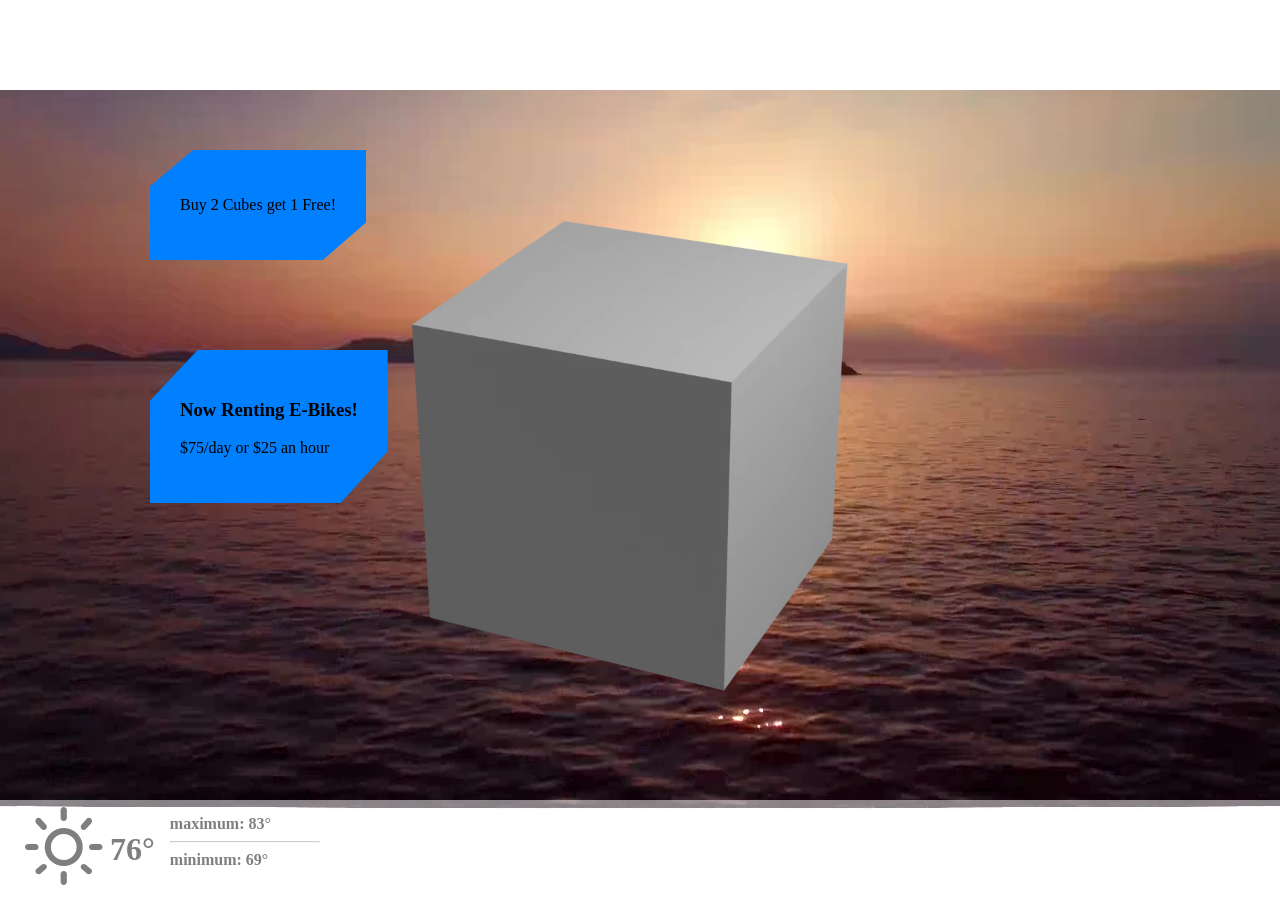
==== commit 38ae1c33: "futher changes to weather bar" ====
--- a/superimpose.html
+++ b/superimpose.html
@@ -52,12 +52,15 @@
         </div>
         <div style = "padding-left: 15px; width: 150px; float: left;">
           <div style="padding-top:15px">
-            <h4 class="min_max" id="max temperature">maximum: 83&#176; </h4>
+            <h4 class="min_max" id="max_temperature">maximum: 83&#176; </h4>
             <hr>
           </div>
           <div>
-            <h4 class="min_max" id="min temperature"> minimum: 69&#176; </h4>
+            <h4 class="min_max" id="min_temperature"> minimum: 69&#176; </h4>
           </div>
+        </div>
+        <div>
+
         </div>
       </div>
     </div>
--- a/css/super_impose.css
+++ b/css/super_impose.css
@@ -102,7 +102,8 @@
   z-index: 21;
   position: relative;
    float: left;
-   padding-left: 15px
+   padding-left: 15px;
+   padding-top: 10px;
 }
 .weather_icon {
   width: 70px;
@@ -110,6 +111,7 @@
   font-size: 70px;
   float: left;
   padding-left: 25px;
+  padding-top: 10px;
 }
 .last_updated {
   z-index: 21;
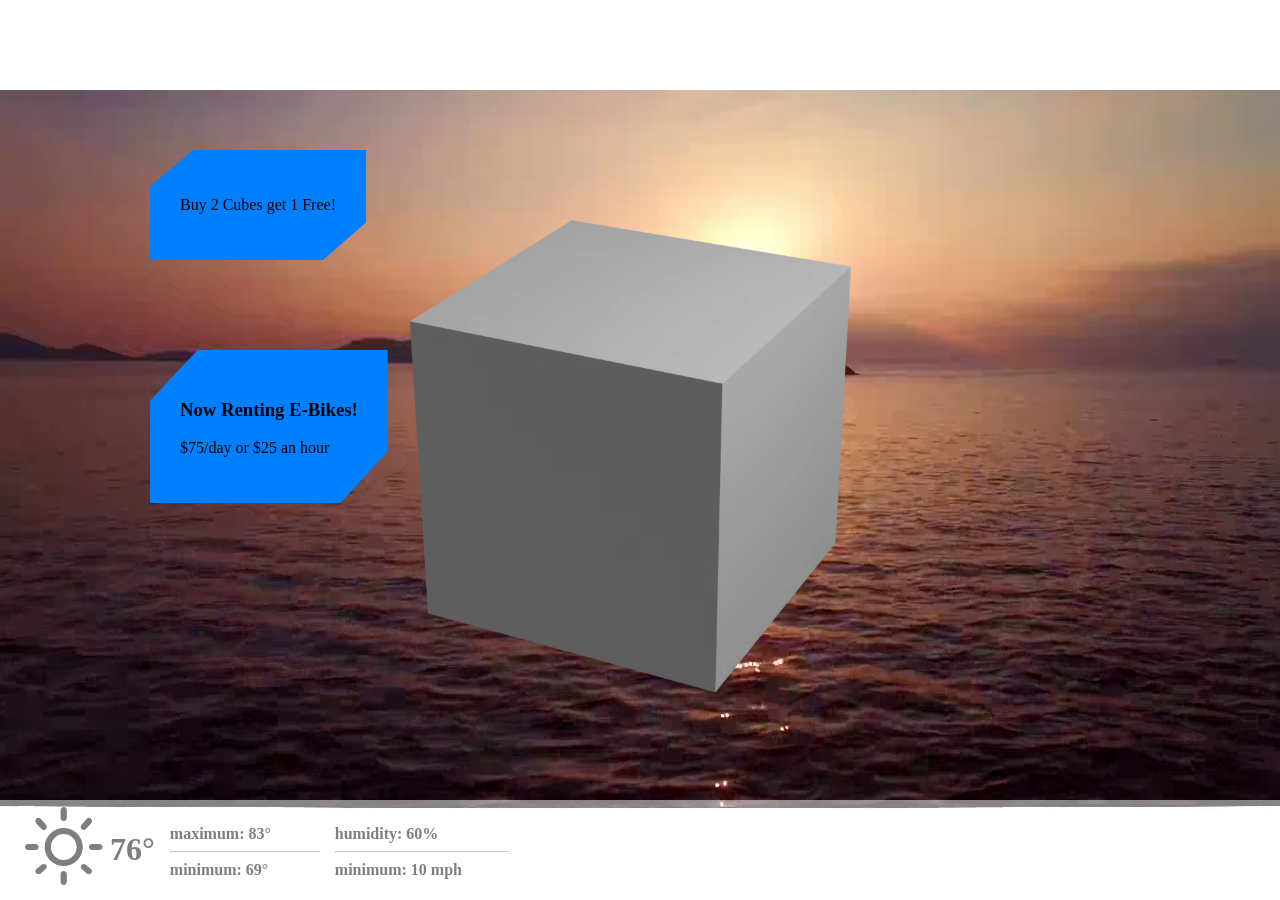
==== commit 62d24d02: "Working on icon logic, still need to write switch cases" ====
--- a/superimpose.html
+++ b/superimpose.html
@@ -51,12 +51,21 @@
             <h1 id="current_temp"> 76&#176; </h1>
         </div>
         <div style = "padding-left: 15px; width: 150px; float: left;">
-          <div style="padding-top:15px">
+          <div style="padding-top:25px">
             <h4 class="min_max" id="max_temperature">maximum: 83&#176; </h4>
             <hr>
           </div>
           <div>
             <h4 class="min_max" id="min_temperature"> minimum: 69&#176; </h4>
+          </div>
+        </div>
+        <div style = "padding-left: 15px; width: 175px; float: left;">
+          <div style="padding-top:25px">
+            <h4 class="min_max" id="humidity">humidity: 60% </h4>
+            <hr>
+          </div>
+          <div>
+            <h4 class="min_max" id="wind"> minimum: 10 mph </h4>
           </div>
         </div>
         <div>
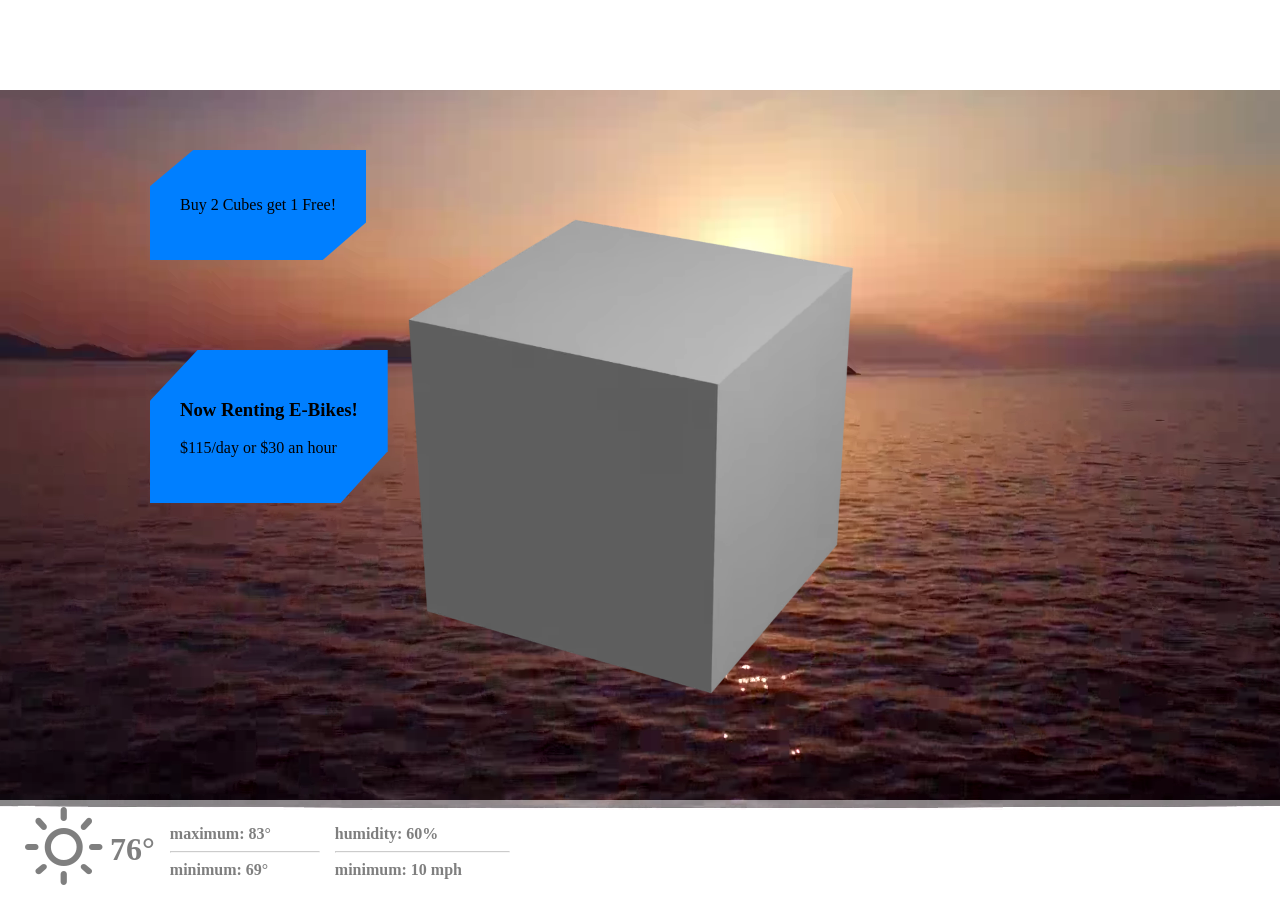
==== commit 7da6e8dd: "Weather menu working" ====
--- a/superimpose.html
+++ b/superimpose.html
@@ -28,7 +28,7 @@
       </div>
       <div class="deals", id="E-Bikes", style="top:350px; left: 150px;">
         <H3> Now Renting E-Bikes! </h3>
-        <p>$75/day or $25 an hour </p>
+        <p>$115/day or $30 an hour </p>
       </div>
       <!--
       <div class="menu", id="bikes_and_boards", style="top:350px; left: 1450px;">
@@ -45,14 +45,14 @@
       -->
       <div class="weather_bar" id="weather_box1">
         <div class="weather_icon">
-          <i class="wi wi-day-sunny"></i>
+          <i class="wi wi-day-sunny", id='weather_icon'></i>
         </div>
         <div class="temperature">
             <h1 id="current_temp"> 76&#176; </h1>
         </div>
         <div style = "padding-left: 15px; width: 150px; float: left;">
           <div style="padding-top:25px">
-            <h4 class="min_max" id="max_temperature">maximum: 83&#176; </h4>
+            <h4 class="min_max" id="max_temperature">maximum:  83&#176;</h4>
             <hr>
           </div>
           <div>
@@ -61,11 +61,11 @@
         </div>
         <div style = "padding-left: 15px; width: 175px; float: left;">
           <div style="padding-top:25px">
-            <h4 class="min_max" id="humidity">humidity: 60% </h4>
+            <h4 class="min_max" id="humidity">humidity: 60%</h4>
             <hr>
           </div>
           <div>
-            <h4 class="min_max" id="wind"> minimum: 10 mph </h4>
+            <h4 class="min_max" id="wind"> minimum: 10 mph</h4>
           </div>
         </div>
         <div>
